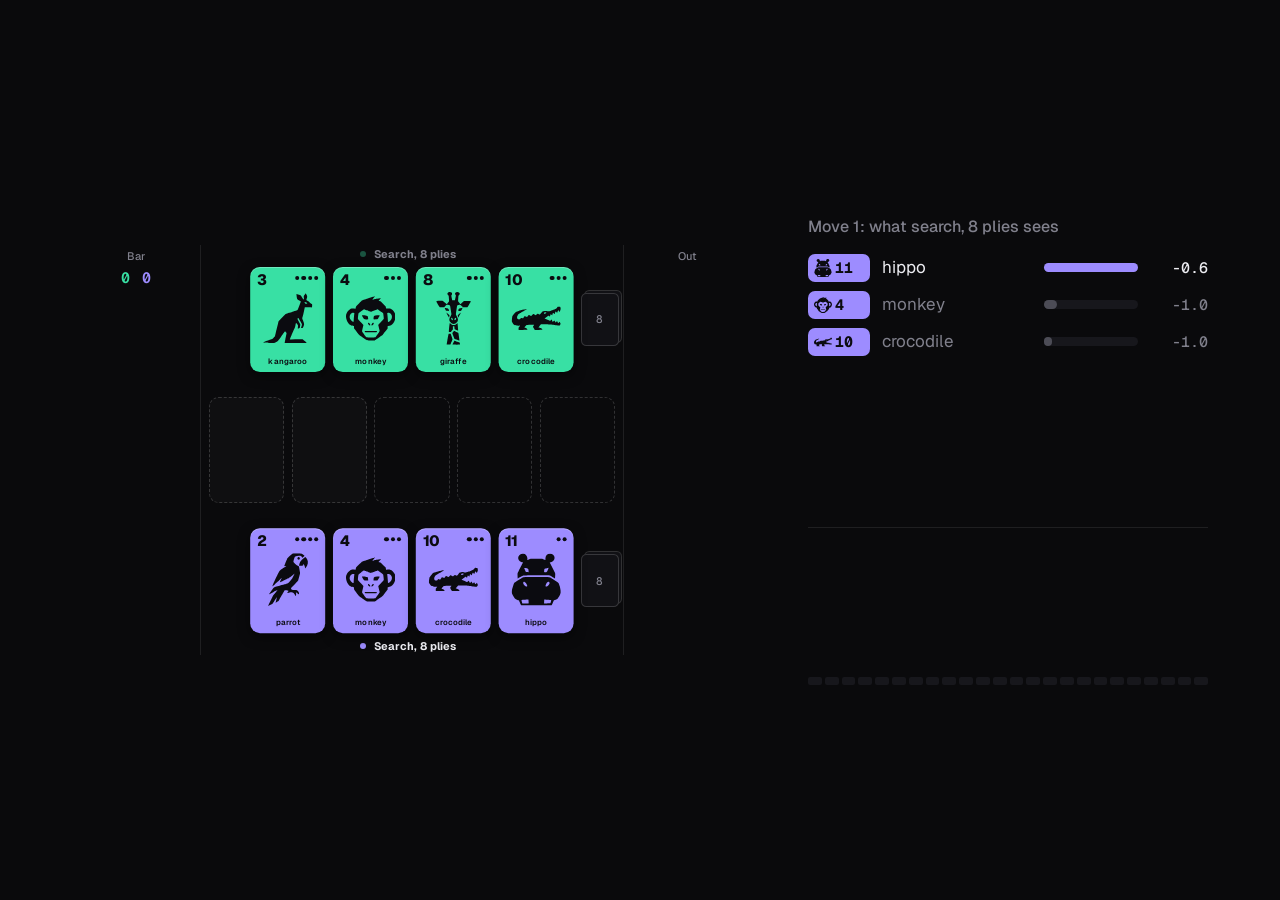
==== site/stage.html @ f3390951 "Share cards, README figures and a recordable replay page, rendered from the site; current Pages acti" ====
<!doctype html>
<html lang="en">
<head>
<meta charset="utf-8">
<title>Replay · Beasty Bar AI</title>
<meta name="robots" content="noindex">
<link rel="stylesheet" href="style.css">
<style>
  /* One game, full screen, for recording: stage.html?game=N (&speed=1.5). Space pauses. */
  html, body { height: 100%; }
  body { display: grid; grid-template-columns: minmax(0, 1fr) 400px; gap: 56px; align-items: center; padding: 0 72px; overflow: hidden; }
  #stage { max-width: 1300px; justify-self: center; }
  .side2 h5 { margin: 0 0 14px; font: 500 16px var(--sans); color: var(--muted); }
  .side2 .opt { grid-template-columns: 62px minmax(0, 150px) 1fr 58px; font-size: 17px; height: 34px; gap: 12px; }
  .side2 .opt .v { height: 9px; border-radius: 5px; } .side2 .opt .v i { border-radius: 5px; }
  .side2 .opt .n { font-size: 15px; }
  .side2 .chip { height: 28px; font-size: 15px; padding: 0 8px 0 6px; border-radius: 7px; } .side2 .chip svg { width: 18px; height: 18px; }
  .side2 .opts { min-height: 240px; align-content: start; }
  .cap { margin-top: 36px; padding-top: 22px; border-top: 1px solid var(--line); font: 500 20px/1.5 var(--sans); min-height: 120px; }
  .cap small { display: block; font: 500 15px var(--mono); color: var(--muted); margin-bottom: 6px; }
  .cap .chip { vertical-align: -7px; }
  .ticks { display: flex; gap: 3px; margin-top: 30px; }
  .ticks i { flex: 1; height: 8px; border-radius: 2px; background: var(--raise); }
  .ticks i.done.s0 { background: var(--a); } .ticks i.done.s1 { background: var(--b); }
</style>
</head>
<body>
<div id="stage"></div>
<div class="side2">
  <h5 id="h"></h5>
  <div class="opts" id="opts"></div>
  <div class="cap" id="cap"></div>
  <div class="ticks" id="ticks"></div>
</div>
<script type="module">
import {load, decode, ANIMALS, animalOf} from "./engine.js";
import {Stage, describe, chip} from "./board.js";
import {GAMES} from "./games.js";

const q = new URLSearchParams(location.search), g = GAMES[+(q.get("game") || 0)];
const AGENT = {pimc8: "Search, 8 plies", pimc4: "Search, 4 plies", greedy: "Greedy", random: "Random"};
const $ = id => document.getElementById(id), sleep = ms => new Promise(r => setTimeout(r, ms));
const engine = await load("bb.wasm"), stage = new Stage($("stage"), {names: g.p.map(k => AGENT[k])});
stage.speed = +(q.get("speed") || 1);
let s = engine.newGame(g.seed, g.start), paused = false;
const states = [s];
for (const a of g.moves) states.push(s = engine.apply(a));
stage.set(states[0], {instant: true});
$("ticks").innerHTML = g.moves.map((_, i) => `<i class="s${states[i].toMove}"></i>`).join("");
addEventListener("keydown", e => { if (e.key === " ") paused = !paused; });

function label(state, action) {
  const m = decode(action), n = i => ANIMALS[animalOf(state.queue[i])];
  if (m.animal === 1) return "bounce " + n(m.params[0]);
  if (m.animal === 2 && m.params.length) return "hop " + m.params[0];
  if (m.animal === 4) return "copy " + n(m.params[0]);
  return ANIMALS[m.animal];
}
function options(i) {
  const st = states[i], vals = g.vals[i], chosen = g.moves[i], mover = st.toMove, rows = [];
  $("h").textContent = `Move ${i + 1}: what ${AGENT[g.p[mover]].toLowerCase()} sees`;
  if (vals) for (let k = 0; k < vals.length; k += 2) rows.push([vals[k], vals[k + 1]]);
  else rows.push([chosen, 0]);
  rows.sort((x, y) => y[1] - x[1]);
  const lo = Math.min(...rows.map(r => r[1])), hi = Math.max(...rows.map(r => r[1]));
  $("opts").innerHTML = rows.slice(0, 6).map(([a, v]) => `<div class="opt s${mover} ${a === chosen ? "pick" : ""}">${chip(mover * 12 + decode(a).animal)}<span class="lbl">${label(st, a)}</span>` +
    `<span class="v"><i style="width:${hi === lo ? 100 : 8 + 92 * (v - lo) / (hi - lo)}%"></i></span><span class="n">${(v > 0 ? "+" : "") + v.toFixed(1)}</span></div>`).join("");
}
document.documentElement.dataset.ready = "1";
await sleep(900);
for (let i = 0; i < g.moves.length; i++) {
  while (paused) await sleep(100);
  options(i);
  await sleep(520 / stage.speed);
  const d = await stage.move(states[i], g.moves[i], states[i + 1]);
  $("ticks").children[i].classList.add("done");
  const parts = [d.how, d.entered.length ? "in the bar " + d.entered.map(c => chip(c)).join(" ") : "",
    d.bounced.length || d.last !== null ? "out " + [...d.bounced, ...(d.last !== null ? [d.last] : [])].map(c => chip(c)).join(" ") : ""].filter(Boolean);
  $("cap").innerHTML = `<small>move ${i + 1} of ${g.moves.length}</small>${chip(d.card)} ${ANIMALS[d.animal]}${parts.length ? ": " + parts.join(", ") : ""}`;
  await sleep(700 / stage.speed);
}
const [a, b] = states.at(-1).scores;
$("cap").innerHTML = `<small>final</small>${AGENT[g.p[0]]} ${a} : ${b} ${AGENT[g.p[1]]}`;
await sleep(1800);
document.documentElement.dataset.done = "1";
</script>
</body>
</html>
---- site/style.css ----
/* Beasty Bar AI. Near-black instrument; the only two colours are the two players. */
@import url("https://fonts.googleapis.com/css2?family=Geist:wght@400;500;600;700;800&family=Geist+Mono:wght@400;500;600&display=swap");

:root {
  --bg: #0a0a0c;
  --panel: #111115;
  --raise: #17171c;
  --line: rgba(255, 255, 255, .085);
  --line2: rgba(255, 255, 255, .16);
  --text: #ededf2;
  --soft: #b4b4be;
  --muted: #80808c;
  --faint: #4c4c56;
  --a: #9d8cff;      /* seat 0, and the best player in every chart */
  --b: #38e0a4;      /* seat 1, the human on the play page */
  --ink: #0b0b10;
  --sans: "Geist", ui-sans-serif, system-ui, -apple-system, "Segoe UI", sans-serif;
  --mono: "Geist Mono", ui-monospace, "SF Mono", Menlo, monospace;
  --out: cubic-bezier(.2, .8, .2, 1);
}

* { box-sizing: border-box; }
html { background: var(--bg); color: var(--text); -webkit-text-size-adjust: 100%; scroll-behavior: smooth; }
body { margin: 0; font: 14px/1.5 var(--sans); -webkit-font-smoothing: antialiased; overflow-x: hidden; }
a { color: inherit; text-decoration-color: var(--faint); text-underline-offset: 3px; }
a:hover { text-decoration-color: var(--text); }
button { font: inherit; color: inherit; background: none; border: 0; padding: 0; cursor: pointer; }
code, .mono { font-family: var(--mono); font-feature-settings: "tnum"; }
:focus-visible { outline: 2px solid var(--text); outline-offset: 2px; border-radius: 4px; }
@media (prefers-reduced-motion: reduce) { html { scroll-behavior: auto; } * { transition: none !important; } }

/* ---- cards ------------------------------------------------------------------------------------------------- */
.s0 { --c: var(--a); }
.s1 { --c: var(--b); }

.card { position: absolute; left: 0; top: 0; width: var(--cw); aspect-ratio: 5 / 7; transform-origin: 0 0;
  will-change: transform, opacity; }
.card .face, .card .back { position: absolute; inset: 0; border-radius: calc(var(--cw) * .13); }
.card .face { background: var(--c); color: var(--ink); box-shadow: 0 1px 0 rgba(255, 255, 255, .28) inset,
  0 calc(var(--cw) * .05) calc(var(--cw) * .16) rgba(0, 0, 0, .5); overflow: hidden; }
.card .back { display: none; border: 1.5px solid var(--c); opacity: .9;
  background: repeating-linear-gradient(135deg, transparent 0 6px, color-mix(in srgb, var(--c) 22%, transparent) 6px 7.5px), var(--panel); }
.card.hid .face { display: none; }
.card.hid .back { display: block; }
.card .str { position: absolute; left: 9%; top: 5%; font: 800 calc(var(--cw) * .2)/1 var(--sans); letter-spacing: -.03em; }
.card .pts { position: absolute; right: 9%; top: 8.5%; display: flex; gap: calc(var(--cw) * .028); }
.card .pts i { width: calc(var(--cw) * .058); height: calc(var(--cw) * .058); border-radius: 50%; background: var(--ink); }
.card .gl { position: absolute; left: 17%; top: 24%; width: 66%; height: 50%; fill: var(--ink); }
.card .nm { position: absolute; left: 0; right: 0; bottom: 6%; text-align: center;
  font: 600 calc(var(--cw) * .105)/1 var(--sans); letter-spacing: .01em; }
.card.mini .nm, .card.mini .pts { display: none; }
.card.mini .str { font-size: calc(var(--cw) * .3); left: 8%; top: 5%; }
.card.mini .gl { top: 32%; height: 58%; left: 14%; width: 72%; }
.stage.small .card .nm, .stage.small .card .pts { display: none; }
.stage.small .card .str { font-size: calc(var(--cw) * .27); }
.stage.small .card .gl { top: 34%; height: 54%; left: 14%; width: 72%; }
.card.played .face { box-shadow: 0 0 0 2px var(--text), 0 calc(var(--cw) * .05) calc(var(--cw) * .2) rgba(0, 0, 0, .6); }

/* ---- the table --------------------------------------------------------------------------------------------- */
.stage { position: relative; width: 100%; user-select: none; -webkit-user-select: none; }
.stage .zone { position: absolute; top: 0; bottom: 0; width: var(--side); padding: 0 8px; }
.stage .zone.bar { left: 0; border-right: 1px solid var(--line); }
.stage .zone.out { right: 0; border-left: 1px solid var(--line); }
.stage h4 { margin: 0; font: 500 11px/22px var(--sans); color: var(--muted); text-align: center; }
.stage .sc { display: flex; justify-content: center; gap: 12px; font: 600 15px/22px var(--mono); }
.stage .sc b { color: var(--c); font-weight: 600; }
.stage .slots { position: absolute; display: flex; pointer-events: none; }
.stage .slots i { width: var(--cw); aspect-ratio: 5 / 7; border-radius: calc(var(--cw) * .13); border: 1px dashed var(--line2);
  transition: border-color .2s var(--out); }
.stage .slots i.on { border-color: transparent; }
.stage .slots i:nth-child(1), .stage .slots i:nth-child(2) { background: rgba(255, 255, 255, .025); }
.stage .who { position: absolute; display: flex; justify-content: center; align-items: center; gap: 8px; height: 18px;
  font: 500 11px/18px var(--sans); color: var(--muted); }
.stage .who::before { content: ""; width: 6px; height: 6px; border-radius: 50%; background: var(--c); opacity: .35;
  transition: opacity .2s; }
.stage .who.turn { color: var(--text); }
.stage .who.turn::before { opacity: 1; }
.stage .deck { position: absolute; width: calc(var(--cw) * .5); pointer-events: none; transition: opacity .2s; }
.stage .deck i { display: block; aspect-ratio: 5 / 7; border-radius: calc(var(--cw) * .07); border: 1px solid var(--line2);
  background: var(--panel); box-shadow: 3px -3px 0 -1px var(--panel), 3px -3px 0 0 var(--line2); }
.stage .deck span { position: absolute; inset: 0; display: grid; place-items: center; font: 500 11px var(--mono); color: var(--muted); }

/* ---- small cards in text ----------------------------------------------------------------------------------- */
.chip { display: inline-flex; align-items: center; gap: 3px; height: 20px; padding: 0 5px 0 4px; border-radius: 5px;
  background: var(--c); color: var(--ink); font: 700 11px/1 var(--mono); vertical-align: -5px; }
.chip svg { width: 13px; height: 13px; fill: var(--ink); }
.chip.ghost { background: transparent; color: var(--muted); box-shadow: 0 0 0 1px var(--line2) inset; }
.chip.ghost svg { fill: var(--muted); }

/* ---- page -------------------------------------------------------------------------------------------------- */
.wrap { max-width: 1200px; margin: 0 auto; padding: 0 24px; }
header.top { display: flex; align-items: center; gap: 22px; height: 52px; font-size: 13px; color: var(--muted); }
header.top b { color: var(--text); font-weight: 600; margin-right: auto; }
header.top a { text-decoration: none; }
header.top a:hover { color: var(--text); }
section { padding: 40px 0; border-top: 1px solid var(--line); }
h1 { margin: 6px 0 22px; font: 500 17px/1.45 var(--sans); letter-spacing: -.005em; }
h2 { margin: 0 0 6px; font: 600 15px/1.3 var(--sans); }
.claim { margin: 0 0 22px; max-width: 68ch; color: var(--soft); }
.note { color: var(--muted); font-size: 12.5px; max-width: 78ch; }
.btn { display: inline-flex; align-items: center; height: 34px; padding: 0 14px; border-radius: 9px; font-weight: 600;
  font-size: 13px; text-decoration: none; box-shadow: 0 0 0 1px var(--line2) inset; transition: background .15s var(--out); }
.btn:hover { background: var(--raise); }
.btn.go { background: var(--text); color: var(--ink); box-shadow: none; }
.btn.go:hover { background: #fff; }
.seg { display: inline-flex; padding: 2px; border-radius: 8px; background: var(--panel); box-shadow: 0 0 0 1px var(--line) inset; }
.seg button { height: 26px; padding: 0 10px; border-radius: 6px; font-size: 12px; color: var(--muted); }
.seg button.on { background: var(--raise); color: var(--text); box-shadow: 0 0 0 1px var(--line2) inset; }

/* first screen */
.first { display: grid; grid-template-columns: 300px minmax(0, 1fr); gap: 40px; padding: 18px 0 44px; align-items: start; }
.first p { margin: 0 0 20px; color: var(--soft); }
.facts { margin: 0 0 22px; }
.facts div { display: grid; grid-template-columns: 104px 1fr; gap: 12px; padding: 9px 0; border-top: 1px solid var(--line);
  align-items: baseline; }
.facts dt { font: 600 14px var(--mono); white-space: nowrap; }
.facts dt i { font-style: normal; color: var(--muted); font-weight: 400; }
.facts dd { margin: 0; font-size: 12.5px; color: var(--muted); line-height: 1.4; }
.first .acts { display: flex; gap: 8px; }

.viewer { min-width: 0; }
.bar2 { display: flex; align-items: center; gap: 10px; margin-top: 14px; }
.bar2 select { font: 500 12px var(--sans); color: var(--text); background: var(--panel); border: 0; border-radius: 8px;
  height: 30px; padding: 0 8px; box-shadow: 0 0 0 1px var(--line) inset; max-width: 240px; }
.ic { width: 30px; height: 30px; border-radius: 8px; display: grid; place-items: center; color: var(--soft);
  box-shadow: 0 0 0 1px var(--line) inset; background: var(--panel); flex: none; }
.ic:hover { color: var(--text); background: var(--raise); }
.ic svg { width: 12px; height: 12px; fill: currentColor; }
.scrub { flex: 1; display: flex; gap: 2px; height: 30px; align-items: center; cursor: pointer; min-width: 60px; touch-action: none; }
.scrub i { flex: 1; height: 10px; border-radius: 2px; background: var(--raise); transition: height .12s var(--out), background .12s; }
.scrub i.s0.done { background: var(--a); }
.scrub i.s1.done { background: var(--b); }
.scrub i.at { height: 20px; }
.plyno { font: 500 12px var(--mono); color: var(--muted); width: 44px; text-align: right; }
.under { display: grid; grid-template-columns: minmax(0, 1fr) minmax(0, 1fr); gap: 28px; margin-top: 16px; min-height: 148px; }
.under h5 { margin: 0 0 8px; font: 500 11px var(--sans); color: var(--muted); }
.opts { display: grid; gap: 3px; }
.opt { display: grid; grid-template-columns: 46px minmax(0, 104px) 1fr 44px; gap: 8px; align-items: center; font-size: 12px;
  color: var(--muted); height: 22px; }
.opt .lbl { white-space: nowrap; overflow: hidden; text-overflow: ellipsis; }
.opt .v { height: 6px; border-radius: 3px; background: var(--raise); position: relative; }
.opt .v i { position: absolute; left: 0; top: 0; bottom: 0; border-radius: 3px; background: var(--faint);
  transition: width .25s var(--out); }
.opt.pick { color: var(--text); }
.opt.pick .v i { background: var(--c); }
.opt .n { font: 500 11px var(--mono); text-align: right; }
.log { display: grid; gap: 2px; max-height: 190px; overflow: auto; scrollbar-width: thin; scrollbar-color: var(--faint) transparent; }
.log button { display: grid; grid-template-columns: 22px 46px 1fr; gap: 8px; align-items: center; text-align: left;
  height: 24px; padding: 0 6px; border-radius: 6px; font-size: 12px; color: var(--muted); }
.log button:hover { background: var(--panel); color: var(--text); }
.log button.at { background: var(--raise); color: var(--text); }
.log .k { font: 500 11px var(--mono); color: var(--faint); }
.log .fx { white-space: nowrap; overflow: hidden; text-overflow: ellipsis; }
.log .chip { height: 17px; vertical-align: -4px; }
.log .dim { opacity: .45; }

/* animals */
.zoo { display: grid; grid-template-columns: repeat(12, minmax(0, 1fr)); gap: 8px; --cw: 84px; }
.zoo button { position: relative; aspect-ratio: 5 / 7; container-type: inline-size; transition: transform .18s var(--out), opacity .18s, filter .18s; }
.zoo .card { position: absolute; inset: 0; width: auto; --cw: 100cqw; }
.zoo:has(button:hover) button:not(:hover) { opacity: .4; filter: blur(.6px); }
.zoo button.on { transform: translateY(-6px); }
.zoo button.on .face { box-shadow: 0 0 0 2px var(--text); }
.demo { display: grid; grid-template-columns: 300px minmax(0, 1fr); gap: 40px; margin-top: 26px; align-items: center; min-height: 150px; }
.demo .rule b { display: block; font-size: 15px; margin-bottom: 4px; text-transform: capitalize; }
.demo .rule span { color: var(--soft); }
.demo .rule small { display: block; margin-top: 8px; color: var(--muted); font: 500 12px var(--mono); }
.lane { position: relative; height: 132px; --cw: 76px; }
.lane .card { transition: transform .32s var(--out), opacity .32s var(--out); }
.lane .tag { position: absolute; font: 500 11px var(--sans); color: var(--muted); }

/* ladder */
.head { display: flex; align-items: center; gap: 12px; flex-wrap: wrap; margin-bottom: 14px; }
.head .sp { flex: 1; }
.ladder { display: grid; gap: 1px; }
.row { display: grid; grid-template-columns: 190px minmax(0, 1fr) 150px; gap: 16px; align-items: center; height: 30px;
  padding: 0 8px; border-radius: 7px; font-size: 13px; color: var(--soft); cursor: default; transition: opacity .15s, background .15s; }
.ladder:hover .row:not(:hover) { opacity: .45; }
.row:hover { background: var(--panel); }
.row.best { color: var(--text); font-weight: 600; }
.row.ref { color: var(--muted); }
.row .nm2 { white-space: nowrap; overflow: hidden; text-overflow: ellipsis; }
.row .nm2 small { font: 400 11px var(--sans); color: var(--muted); margin-left: 6px; }
.track { position: relative; height: 30px; }
.track::before { content: ""; position: absolute; left: 0; right: 0; top: 14.5px; height: 1px; background: var(--line); }
.track .mid { position: absolute; top: 4px; bottom: 4px; width: 1px; background: var(--line2); }
.track .ci { position: absolute; top: 14px; height: 2px; background: var(--muted); border-radius: 1px; }
.track .dot { position: absolute; top: 10px; width: 10px; height: 10px; margin-left: -5px; border-radius: 50%; background: var(--soft);
  transition: left .4s var(--out); }
.row.best .dot { background: var(--a); box-shadow: 0 0 0 3px color-mix(in srgb, var(--a) 25%, transparent); }
.row.best .ci { background: var(--a); }
.row .num { font: 500 12px var(--mono); text-align: right; white-space: nowrap; }
.row .num i { font-style: normal; color: var(--muted); }
.axis { display: grid; grid-template-columns: 190px minmax(0, 1fr) 150px; gap: 16px; padding: 4px 8px 0; font: 500 11px var(--mono); color: var(--faint); }
.axis div:nth-child(2) { position: relative; height: 16px; }
.axis span { position: absolute; transform: translateX(-50%); }
.prov { margin-top: 10px; min-height: 54px; font: 400 11.5px/1.5 var(--mono); color: var(--muted); word-break: break-all; }
.prov b { color: var(--soft); font-weight: 500; }

/* how it plays */
.rail { display: grid; grid-template-columns: repeat(24, minmax(0, 1fr)); gap: 3px; position: relative; }
.rail .p { position: relative; height: 150px; border-radius: 5px; cursor: pointer; }
.rail .p .hands { position: absolute; left: 0; right: 0; bottom: 34px; border-radius: 3px 3px 0 0; background: #26262d; transition: background .15s; }
.rail .p .hands b { position: absolute; left: 0; right: 0; top: -17px; text-align: center; font: 500 10.5px var(--mono); color: var(--muted); }
.rail .p.at .hands b { color: var(--text); }
.rail .p .band { position: absolute; left: 0; right: 0; bottom: 20px; height: 10px; border-radius: 2px; }
.rail .p .no { position: absolute; left: 0; right: 0; bottom: 0; text-align: center; font: 500 10.5px var(--mono); color: var(--faint); }
.rail .p.at .hands { background: var(--soft); }
.rail .p.at .no { color: var(--text); }
.k0 { background: #5a5a66; } .k1 { background: var(--b); } .k2 { background: var(--a); } .k3 { background: var(--text); }
.how { display: grid; grid-template-columns: 300px minmax(0, 1fr); gap: 40px; margin-top: 26px; }
.how h3 { margin: 0 0 4px; font: 600 15px var(--sans); display: flex; align-items: center; gap: 8px; }
.how h3 i { width: 10px; height: 10px; border-radius: 3px; }
.how p { margin: 0; color: var(--soft); }
.kv { display: grid; grid-template-columns: repeat(4, minmax(0, 1fr)); gap: 0 24px; align-content: start; }
.kv div { padding: 8px 0; border-top: 1px solid var(--line); }
.kv dt { font-size: 11.5px; color: var(--muted); }
.kv dd { margin: 2px 0 0; font: 500 14px var(--mono); }
.legend { display: flex; gap: 16px; flex-wrap: wrap; font-size: 12px; color: var(--muted); margin-bottom: 14px; }
.legend i { display: inline-block; width: 9px; height: 9px; border-radius: 2px; margin-right: 6px; }

/* findings */
.finds { display: grid; grid-template-columns: repeat(2, minmax(0, 1fr)); gap: 0 56px; }
.find { padding: 20px 0; border-top: 1px solid var(--line); }
.find:nth-child(-n+2) { border-top: 0; padding-top: 0; }
.find h3 { margin: 0 0 12px; font: 500 13.5px/1.45 var(--sans); max-width: 44ch; }
.hb { display: grid; grid-template-columns: 170px minmax(0, 1fr) 62px; gap: 12px; align-items: center; font-size: 12px;
  color: var(--muted); min-height: 24px; line-height: 1.25; padding: 2px 0; }
.hb .t { height: 8px; border-radius: 4px; background: var(--raise); position: relative; }
.hb .t i { position: absolute; left: 0; top: 0; bottom: 0; border-radius: 4px; background: var(--faint); }
.hb.hi { color: var(--text); } .hb.hi .t i { background: var(--a); }
.hb .n { font: 500 12px var(--mono); text-align: right; color: var(--soft); }
.find svg { display: block; width: 100%; height: auto; overflow: visible; }
.find svg text { font: 500 10.5px var(--mono); fill: var(--muted); }

pre { margin: 0; padding: 16px 18px; border-radius: 12px; background: var(--panel); box-shadow: 0 0 0 1px var(--line) inset;
  font: 400 12.5px/1.7 var(--mono); color: var(--soft); overflow-x: auto; }
pre i { font-style: normal; color: var(--faint); }
footer { padding: 28px 0 60px; border-top: 1px solid var(--line); color: var(--muted); font-size: 12.5px; max-width: 80ch; }

@media (max-width: 900px) {
  .wrap { padding: 0 16px; }
  .first, .demo, .how { grid-template-columns: 1fr; gap: 22px; }
  .under { grid-template-columns: 1fr; gap: 18px; }
  .zoo { grid-template-columns: repeat(6, minmax(0, 1fr)); }
  .row, .axis { grid-template-columns: 112px minmax(0, 1fr) 96px; gap: 10px; font-size: 12px; }
  .row .nm2 small, .row .num i { display: none; }
  .finds { grid-template-columns: 1fr; }
  .find:nth-child(2) { border-top: 1px solid var(--line); padding-top: 20px; }
  .kv { grid-template-columns: repeat(2, minmax(0, 1fr)); }
  .rail { gap: 2px; } .rail .p .no { font-size: 8.5px; }
  .hb { grid-template-columns: 118px minmax(0, 1fr) 54px; }
  header.top { gap: 14px; } header.top .opt2 { display: none; }
  .axis span.minor { display: none; }
  .bar2 { flex-wrap: wrap; } .bar2 select { flex: 1 1 100%; max-width: 100%; min-width: 0; width: 100%; }
  .zoo { gap: 6px; }
}

/* ---- play page --------------------------------------------------------------------------------------------- */
.play { display: grid; grid-template-columns: minmax(0, 1fr) 300px; gap: 36px; padding: 10px 0 60px; align-items: start; }
.stage.live .card.inhand.s1 { cursor: pointer; }
.stage.live .card.inhand.s1 .face { transition: transform .14s var(--out), box-shadow .14s; }
.stage.live .card.inhand.s1:hover .face { transform: translateY(-6%); }
.stage.live .card.sel .face { transform: translateY(-10%) !important; box-shadow: 0 0 0 2px var(--text), 0 10px 24px rgba(0, 0, 0, .6); }
.stage.live .card.tgt { cursor: pointer; }
.stage.live .card.tgt .face { box-shadow: 0 0 0 2px var(--text); }
.stage.live.wait .card.inhand.s1 { cursor: default; }
.act { display: flex; align-items: center; gap: 10px; min-height: 34px; margin-top: 16px; font-size: 13px; color: var(--soft); flex-wrap: wrap; }
.act .fx { color: var(--muted); }
.side h5 { margin: 0 0 8px; font: 500 11px var(--sans); color: var(--muted); }
.side > div { padding: 14px 0; border-top: 1px solid var(--line); }
.side > div:first-child { border-top: 0; padding-top: 0; }
.side .row2 { display: flex; gap: 8px; align-items: center; flex-wrap: wrap; }
.side .chips { display: flex; flex-wrap: wrap; gap: 4px; }
.side .seg { flex-wrap: wrap; }
.result { font: 600 15px var(--sans); }
.result b { font-family: var(--mono); }
.think { display: inline-block; width: 8px; height: 8px; border-radius: 50%; background: var(--a); animation: think .9s var(--out) infinite alternate; }
@keyframes think { to { opacity: .25; } }
@media (max-width: 900px) { .play { grid-template-columns: 1fr; gap: 20px; } }
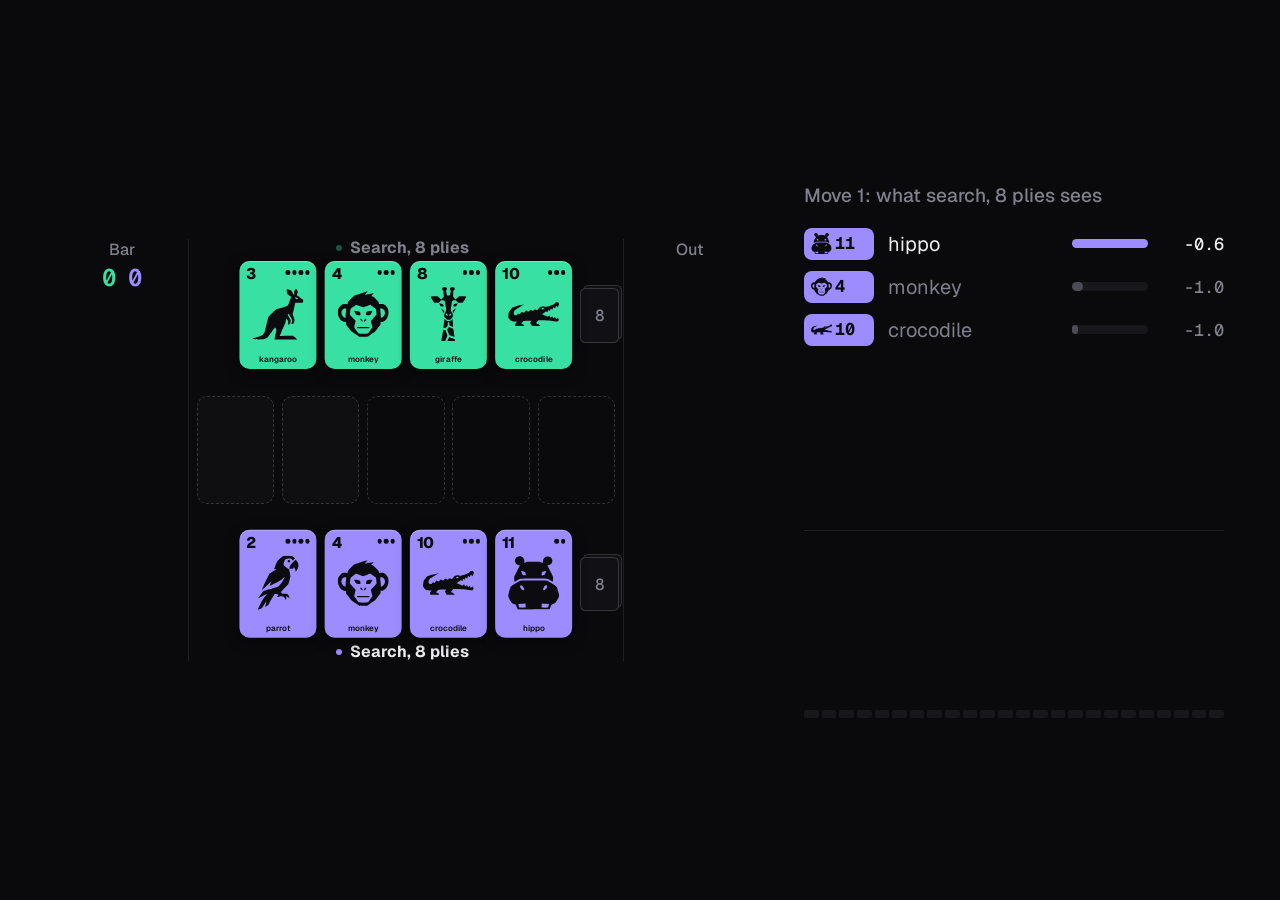
==== commit 5337a678: "README around the site: pitch, replay, figures, browser play; one option label and value text for al" ====
--- a/site/stage.html
+++ b/site/stage.html
@@ -8,17 +8,18 @@
 <style>
   /* One game, full screen, for recording: stage.html?game=N (&speed=1.5). Space pauses. */
   html, body { height: 100%; }
-  body { display: grid; grid-template-columns: minmax(0, 1fr) 400px; gap: 56px; align-items: center; padding: 0 72px; overflow: hidden; }
-  #stage { max-width: 1300px; justify-self: center; }
-  .side2 h5 { margin: 0 0 14px; font: 500 16px var(--sans); color: var(--muted); }
-  .side2 .opt { grid-template-columns: 62px minmax(0, 150px) 1fr 58px; font-size: 17px; height: 34px; gap: 12px; }
+  body { display: grid; grid-template-columns: minmax(0, 1fr) 420px; gap: 48px; align-items: center; padding: 0 56px; overflow: hidden; }
+  .stage h4 { font-size: 16px; } .stage .sc { font-size: 24px; line-height: 34px; } .stage .who { font-size: 16px; } .stage .deck span { font-size: 16px; }
+  #stage { justify-self: stretch; }
+  .side2 h5 { margin: 0 0 16px; font: 500 19px var(--sans); color: var(--muted); }
+  .side2 .opt { grid-template-columns: 70px minmax(0, 170px) 1fr 62px; font-size: 20px; height: 40px; gap: 14px; }
   .side2 .opt .v { height: 9px; border-radius: 5px; } .side2 .opt .v i { border-radius: 5px; }
-  .side2 .opt .n { font-size: 15px; }
-  .side2 .chip { height: 28px; font-size: 15px; padding: 0 8px 0 6px; border-radius: 7px; } .side2 .chip svg { width: 18px; height: 18px; }
-  .side2 .opts { min-height: 240px; align-content: start; }
-  .cap { margin-top: 36px; padding-top: 22px; border-top: 1px solid var(--line); font: 500 20px/1.5 var(--sans); min-height: 120px; }
-  .cap small { display: block; font: 500 15px var(--mono); color: var(--muted); margin-bottom: 6px; }
-  .cap .chip { vertical-align: -7px; }
+  .side2 .opt .n { font-size: 17px; }
+  .side2 .chip { height: 32px; font-size: 17px; padding: 0 9px 0 7px; border-radius: 8px; } .side2 .chip svg { width: 21px; height: 21px; }
+  .side2 .opts { min-height: 270px; align-content: start; }
+  .cap { margin-top: 36px; padding-top: 22px; border-top: 1px solid var(--line); font: 500 23px/1.6 var(--sans); min-height: 150px; }
+  .cap small { display: block; font: 500 17px var(--mono); color: var(--muted); margin-bottom: 6px; }
+  .cap .chip { vertical-align: -8px; }
   .ticks { display: flex; gap: 3px; margin-top: 30px; }
   .ticks i { flex: 1; height: 8px; border-radius: 2px; background: var(--raise); }
   .ticks i.done.s0 { background: var(--a); } .ticks i.done.s1 { background: var(--b); }
@@ -34,13 +35,13 @@
 </div>
 <script type="module">
 import {load, decode, ANIMALS, animalOf} from "./engine.js";
-import {Stage, describe, chip} from "./board.js";
+import {Stage, describe, chip, optionLabel as label, valueText} from "./board.js";
 import {GAMES} from "./games.js";
 
 const q = new URLSearchParams(location.search), g = GAMES[+(q.get("game") || 0)];
 const AGENT = {pimc8: "Search, 8 plies", pimc4: "Search, 4 plies", greedy: "Greedy", random: "Random"};
 const $ = id => document.getElementById(id), sleep = ms => new Promise(r => setTimeout(r, ms));
-const engine = await load("bb.wasm"), stage = new Stage($("stage"), {names: g.p.map(k => AGENT[k])});
+const engine = await load("bb.wasm"), stage = new Stage($("stage"), {names: g.p.map(k => AGENT[k]), maxCard: 170});
 stage.speed = +(q.get("speed") || 1);
 let s = engine.newGame(g.seed, g.start), paused = false;
 const states = [s];
@@ -49,13 +50,6 @@
 $("ticks").innerHTML = g.moves.map((_, i) => `<i class="s${states[i].toMove}"></i>`).join("");
 addEventListener("keydown", e => { if (e.key === " ") paused = !paused; });
 
-function label(state, action) {
-  const m = decode(action), n = i => ANIMALS[animalOf(state.queue[i])];
-  if (m.animal === 1) return "bounce " + n(m.params[0]);
-  if (m.animal === 2 && m.params.length) return "hop " + m.params[0];
-  if (m.animal === 4) return "copy " + n(m.params[0]);
-  return ANIMALS[m.animal];
-}
 function options(i) {
   const st = states[i], vals = g.vals[i], chosen = g.moves[i], mover = st.toMove, rows = [];
   $("h").textContent = `Move ${i + 1}: what ${AGENT[g.p[mover]].toLowerCase()} sees`;
@@ -63,8 +57,9 @@
   else rows.push([chosen, 0]);
   rows.sort((x, y) => y[1] - x[1]);
   const lo = Math.min(...rows.map(r => r[1])), hi = Math.max(...rows.map(r => r[1]));
-  $("opts").innerHTML = rows.slice(0, 6).map(([a, v]) => `<div class="opt s${mover} ${a === chosen ? "pick" : ""}">${chip(mover * 12 + decode(a).animal)}<span class="lbl">${label(st, a)}</span>` +
-    `<span class="v"><i style="width:${hi === lo ? 100 : 8 + 92 * (v - lo) / (hi - lo)}%"></i></span><span class="n">${(v > 0 ? "+" : "") + v.toFixed(1)}</span></div>`).join("");
+  const txt = valueText(rows.map(r => r[1]));
+  $("opts").innerHTML = rows.slice(0, 6).map(([a, v], k) => `<div class="opt s${mover} ${a === chosen ? "pick" : ""}">${chip(mover * 12 + decode(a).animal)}<span class="lbl">${label(st, a)}</span>` +
+    `<span class="v"><i style="width:${hi === lo ? 100 : 8 + 92 * (v - lo) / (hi - lo)}%"></i></span><span class="n">${vals ? txt[k] : ""}</span></div>`).join("");
 }
 document.documentElement.dataset.ready = "1";
 await sleep(900);
